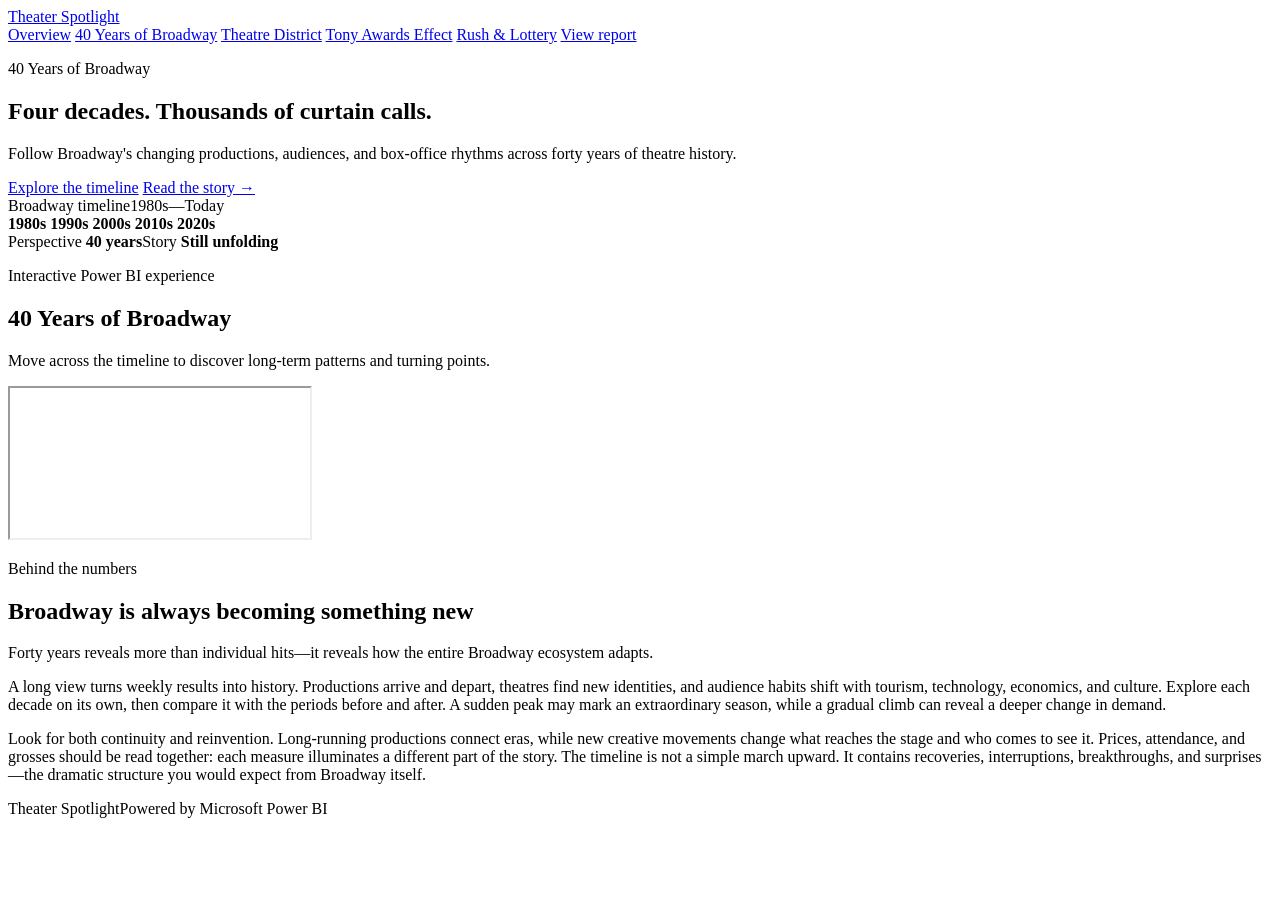
==== history.html @ 3c01bc82 "add pages" ====
<!doctype html>
<html lang="en">
<head>
  <meta charset="utf-8">
  <meta name="viewport" content="width=device-width, initial-scale=1">
  <meta name="description" content="Explore four decades of Broadway performance history.">
  <title>40 Years of Broadway | Theater Spotlight</title>
  <link rel="stylesheet" href="styles.css">
</head>
<body class="theme-history">
  <header class="site-header">
    <a class="brand" href="index.html" aria-label="Theater Spotlight home">
      <span class="brand-mark" aria-hidden="true"><i></i><i></i><i></i><i></i></span>
      <span>Theater Spotlight</span>
    </a>
    <nav class="navigation" aria-label="Main navigation">
      <a href="index.html">Overview</a>
      <a class="active" href="history.html" aria-current="page">40 Years of Broadway</a>
      <a href="theatres.html">Theatre District</a>
      <a href="tony-awards.html">Tony Awards Effect</a>
      <a href="rush.html">Rush & Lottery</a>
      <a class="nav-cta" href="#dashboard">View report</a>
    </nav>
  </header>

  <main>
    <section class="hero">
      <div class="hero-copy">
        <p class="eyebrow">40 Years of Broadway</p>
        <h1>Four decades. Thousands of curtain calls.</h1>
        <p class="intro">
          Follow Broadway's changing productions, audiences, and box-office rhythms
          across forty years of theatre history.
        </p>
        <div class="hero-actions">
          <a class="primary-button" href="#dashboard">Explore the timeline</a>
          <a class="text-link" href="#insights">Read the story <span aria-hidden="true">→</span></a>
        </div>
      </div>

      <div class="data-art history-art" aria-hidden="true">
        <div class="art-topline"><span>Broadway timeline</span><span>1980s—Today</span></div>
        <div class="decade-list">
          <span><b>1980s</b><i style="--width: 44%"></i></span>
          <span><b>1990s</b><i style="--width: 61%"></i></span>
          <span><b>2000s</b><i style="--width: 78%"></i></span>
          <span><b>2010s</b><i style="--width: 92%"></i></span>
          <span><b>2020s</b><i style="--width: 70%"></i></span>
        </div>
        <div class="art-stats"><span>Perspective <b>40 years</b></span><span>Story <b>Still unfolding</b></span></div>
      </div>
    </section>

    <section class="report-section" id="dashboard" aria-labelledby="report-title">
      <div class="section-heading">
        <div>
          <p class="section-label">Interactive Power BI experience</p>
          <h2 id="report-title">40 Years of Broadway</h2>
        </div>
        <p>Move across the timeline to discover long-term patterns and turning points.</p>
      </div>
      <div class="report-frame">
        <iframe
          title="Theater Spotlight 40 Years of Broadway"
          src="https://msit.powerbi.com/reportEmbed?reportId=dc4cd647-b8d5-4627-984f-ca8e05684e54&amp;autoAuth=true&amp;ctid=72f988bf-86f1-41af-91ab-2d7cd011db47&amp;pageName=overview&amp;navContentPaneEnabled=false&amp;filterPaneEnabled=false"
          allowfullscreen
        ></iframe>
      </div>
    </section>

    <article class="story" id="insights" aria-labelledby="history-story-title">
      <div class="story-heading">
        <p class="section-label">Behind the numbers</p>
        <h2 id="history-story-title">Broadway is always becoming something new</h2>
        <p class="story-lead">
          Forty years reveals more than individual hits—it reveals how the entire
          Broadway ecosystem adapts.
        </p>
      </div>
      <div class="story-copy">
        <p>
          A long view turns weekly results into history. Productions arrive and depart,
          theatres find new identities, and audience habits shift with tourism, technology,
          economics, and culture. Explore each decade on its own, then compare it with the
          periods before and after. A sudden peak may mark an extraordinary season, while a
          gradual climb can reveal a deeper change in demand.
        </p>
        <p>
          Look for both continuity and reinvention. Long-running productions connect eras,
          while new creative movements change what reaches the stage and who comes to see it.
          Prices, attendance, and grosses should be read together: each measure illuminates a
          different part of the story. The timeline is not a simple march upward. It contains
          recoveries, interruptions, breakthroughs, and surprises—the dramatic structure you
          would expect from Broadway itself.
        </p>
      </div>
    </article>
  </main>

  <footer><span>Theater Spotlight</span><span>Powered by Microsoft Power BI</span></footer>
</body>
</html>
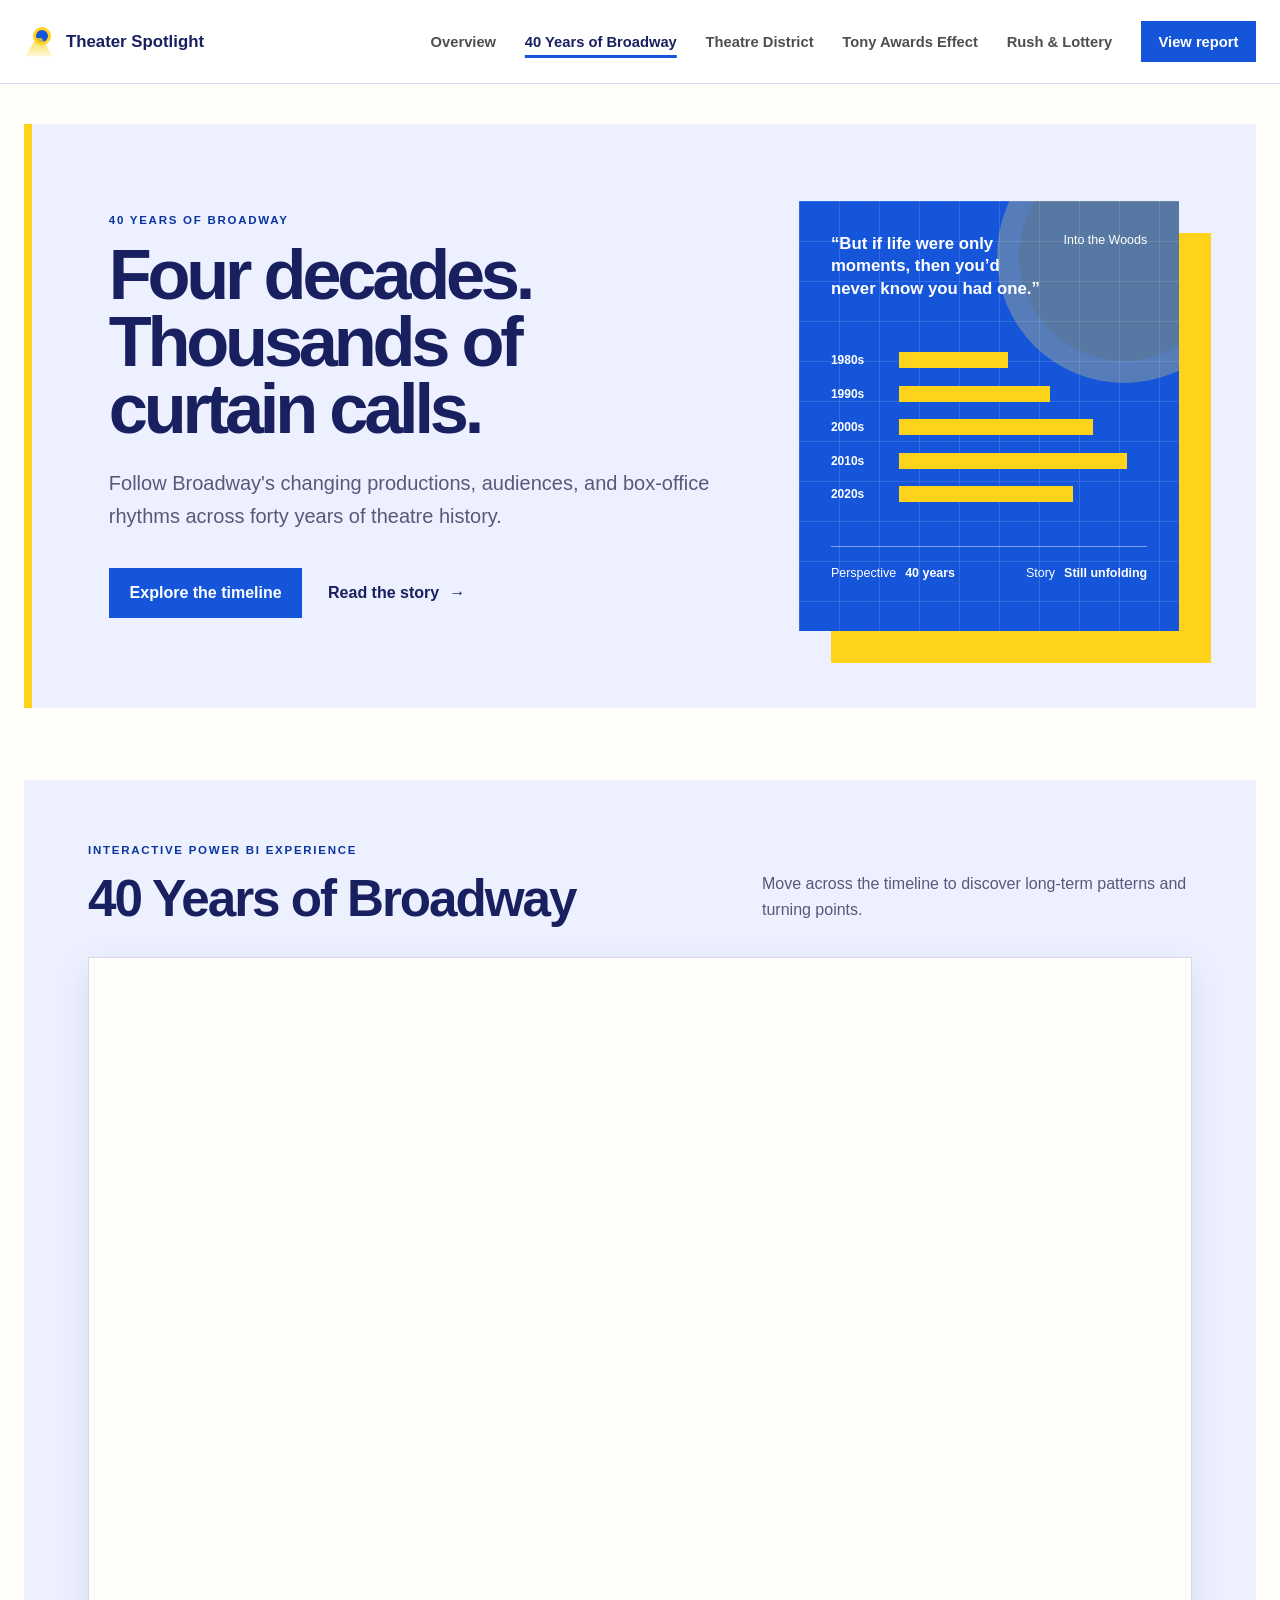
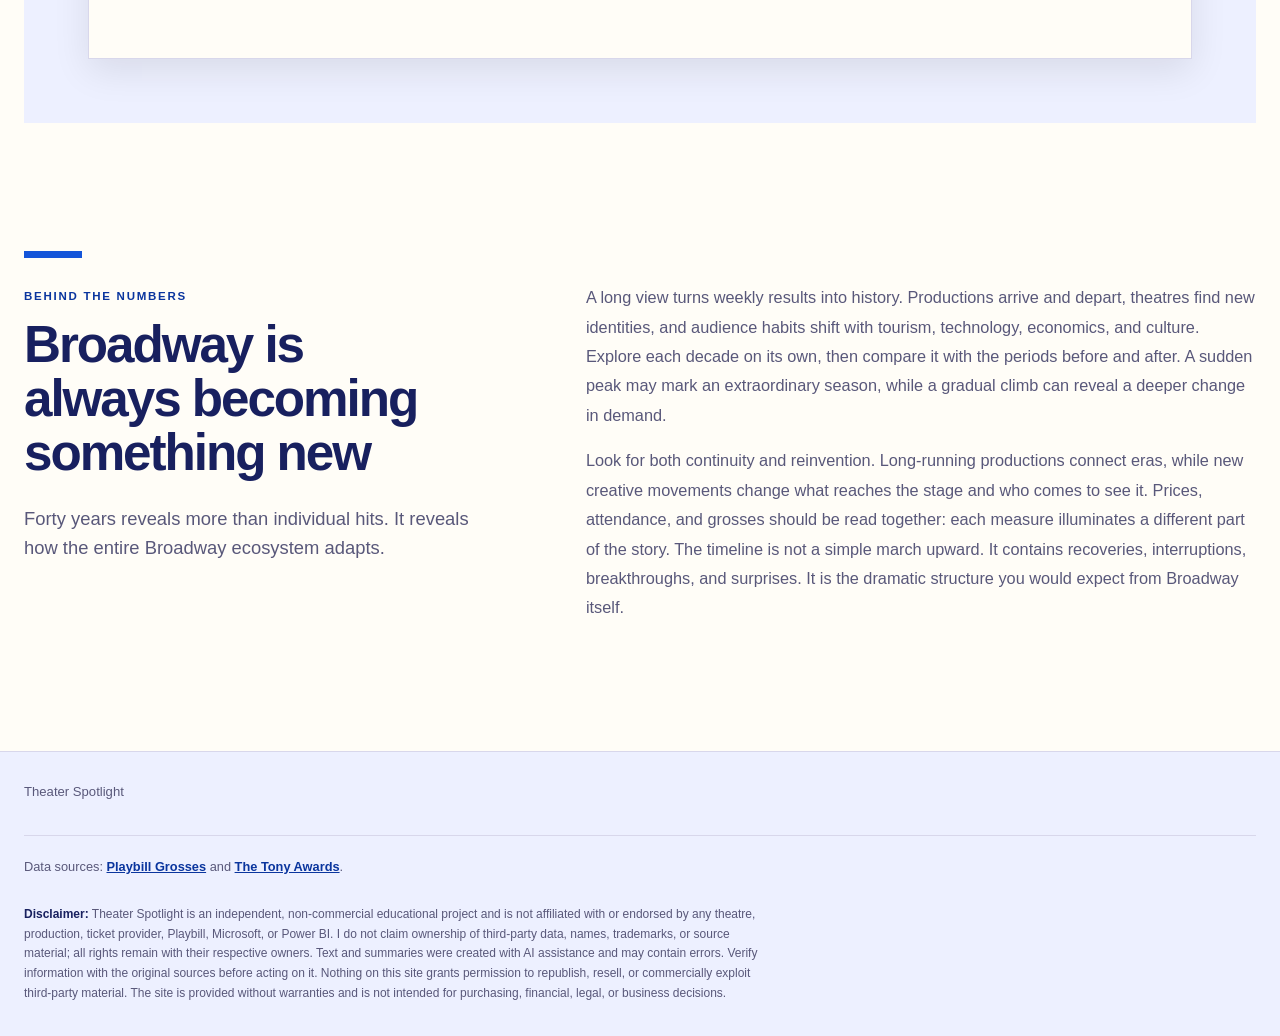
==== commit 10d050c1: "update dashboard" ====
--- a/history.html
+++ b/history.html
@@ -38,9 +38,9 @@
         </div>
       </div>
 
-      <div class="data-art history-art" aria-hidden="true">
-        <div class="art-topline"><span>Broadway timeline</span><span>1980s—Today</span></div>
-        <div class="decade-list">
+      <div class="data-art history-art" aria-label="Four decades of Broadway timeline graphic inspired by Into the Woods">
+        <div class="art-topline"><span>“But if life were only moments, then you’d never know you had one.”</span><span>Into the Woods</span></div>
+        <div class="decade-list" aria-hidden="true">
           <span><b>1980s</b><i style="--width: 44%"></i></span>
           <span><b>1990s</b><i style="--width: 61%"></i></span>
           <span><b>2000s</b><i style="--width: 78%"></i></span>
@@ -73,7 +73,7 @@
         <p class="section-label">Behind the numbers</p>
         <h2 id="history-story-title">Broadway is always becoming something new</h2>
         <p class="story-lead">
-          Forty years reveals more than individual hits—it reveals how the entire
+          Forty years reveals more than individual hits. It reveals how the entire
           Broadway ecosystem adapts.
         </p>
       </div>
@@ -90,13 +90,32 @@
           while new creative movements change what reaches the stage and who comes to see it.
           Prices, attendance, and grosses should be read together: each measure illuminates a
           different part of the story. The timeline is not a simple march upward. It contains
-          recoveries, interruptions, breakthroughs, and surprises—the dramatic structure you
+          recoveries, interruptions, breakthroughs, and surprises. It is the dramatic structure you
           would expect from Broadway itself.
         </p>
       </div>
     </article>
   </main>
 
-  <footer><span>Theater Spotlight</span><span>Powered by Microsoft Power BI</span></footer>
+  <footer>
+    <span>Theater Spotlight</span>
+    <p class="source-credit">
+      Data sources:
+      <a href="https://playbill.com/grosses" target="_blank" rel="noopener">Playbill Grosses</a>
+      and
+      <a href="https://www.tonyawards.com" target="_blank" rel="noopener">The Tony Awards</a>.
+    </p>
+    <p class="site-disclaimer">
+      <strong>Disclaimer:</strong> Theater Spotlight is an independent, non-commercial
+      educational project and is not affiliated with or endorsed by any theatre, production,
+      ticket provider, Playbill, Microsoft, or Power BI. I do not claim ownership of
+      third-party data, names, trademarks, or source material; all rights remain with their
+      respective owners. Text and summaries were created with AI assistance and may contain
+      errors. Verify information with the original sources before acting on it. Nothing on
+      this site grants permission to republish, resell, or commercially exploit third-party
+      material. The site is provided without warranties and is not intended for purchasing,
+      financial, legal, or business decisions.
+    </p>
+  </footer>
 </body>
 </html>
--- a/styles.css
+++ b/styles.css
@@ -0,0 +1,1208 @@
+:root {
+  color-scheme: light;
+  --accent: #1455d9;
+  --accent-dark: #0a359e;
+  --accent-ink: #fff;
+  --secondary: #ffd21c;
+  --secondary-ink: #18205f;
+  --ink: #18205f;
+  --muted: #59587a;
+  --soft: #edf0ff;
+  --line: #d8d7eb;
+  --white: #fffdf7;
+  --max: 1240px;
+}
+
+.theme-overview,
+.theme-theatres,
+.theme-history,
+.theme-tony,
+.theme-access {
+  --accent: #1455d9;
+  --accent-dark: #0a359e;
+  --accent-ink: #fff;
+  --secondary: #ffd21c;
+  --secondary-ink: #18205f;
+  --ink: #18205f;
+  --muted: #59587a;
+  --soft: #edf0ff;
+  --line: #d8d7eb;
+}
+
+* { box-sizing: border-box; }
+html { scroll-behavior: smooth; }
+body {
+  min-width: 320px;
+  margin: 0;
+  background: var(--white);
+  color: var(--ink);
+  font-family: "Segoe UI", Arial, sans-serif;
+}
+a { color: inherit; }
+a:focus-visible {
+  outline: 3px solid var(--secondary);
+  outline-offset: 4px;
+}
+
+.site-header {
+  position: sticky;
+  top: 0;
+  z-index: 20;
+  display: flex;
+  align-items: center;
+  justify-content: space-between;
+  gap: 2rem;
+  min-height: 84px;
+  padding: 0 max(24px, calc((100vw - var(--max)) / 2));
+  background: rgba(255, 255, 255, 0.96);
+  border-bottom: 1px solid var(--line);
+  backdrop-filter: blur(16px);
+}
+
+.brand {
+  display: inline-flex;
+  align-items: center;
+  gap: 0.75rem;
+  font-size: 1.05rem;
+  font-weight: 700;
+  text-decoration: none;
+  white-space: nowrap;
+}
+.brand-mark {
+  position: relative;
+  display: block;
+  flex: 0 0 30px;
+  width: 30px;
+  height: 30px;
+}
+.brand-mark i { display: none; }
+.brand-mark::before {
+  position: absolute;
+  top: 0;
+  left: 9px;
+  width: 12px;
+  height: 12px;
+  background: var(--accent);
+  border: 3px solid var(--secondary);
+  border-radius: 50%;
+  content: "";
+}
+.brand-mark::after {
+  position: absolute;
+  top: 11px;
+  left: 1px;
+  width: 28px;
+  height: 19px;
+  background: linear-gradient(to bottom, rgba(255, 210, 28, .85), rgba(255, 210, 28, .12));
+  clip-path: polygon(42% 0, 58% 0, 100% 100%, 0 100%);
+  content: "";
+}
+
+.navigation { display: flex; align-items: center; gap: 1.8rem; }
+.navigation a {
+  color: #4e4e4e;
+  font-size: 0.92rem;
+  font-weight: 600;
+  text-decoration: none;
+}
+.navigation a:hover, .navigation a:focus-visible, .navigation a.active { color: var(--ink); }
+.navigation a.active { text-decoration: underline; text-decoration-color: var(--accent); text-decoration-thickness: 3px; text-underline-offset: 8px; }
+.navigation .nav-cta {
+  padding: 0.8rem 1.1rem;
+  background: var(--accent);
+  color: var(--accent-ink);
+  text-decoration: none;
+}
+.navigation .nav-cta:hover { background: var(--accent-dark); color: var(--accent-ink); }
+
+main {
+  overflow: hidden;
+  background: var(--white);
+}
+.hero, .feature-strip, .report-section, .story, .contact {
+  width: min(calc(100% - 48px), var(--max));
+  margin-inline: auto;
+}
+
+.hero {
+  display: grid;
+  grid-template-columns: minmax(0, 1fr) minmax(320px, .62fr);
+  align-items: center;
+  gap: clamp(2.5rem, 6vw, 5rem);
+  min-height: 0;
+  margin-block: 2.5rem 4.5rem;
+  padding: clamp(3rem, 6vw, 5rem);
+  background: var(--soft);
+  border-left: 8px solid var(--secondary);
+}
+.hero-copy { max-width: 720px; }
+.eyebrow, .section-label {
+  margin: 0 0 1rem;
+  color: var(--accent-dark);
+  font-size: 0.72rem;
+  font-weight: 800;
+  letter-spacing: 0.15em;
+  text-transform: uppercase;
+}
+h1, h2, p { margin-top: 0; }
+h1 {
+  margin-bottom: 1.5rem;
+  font-size: clamp(3rem, 5.5vw, 5.2rem);
+  font-weight: 700;
+  letter-spacing: -0.06em;
+  line-height: 0.95;
+}
+h2 {
+  margin-bottom: 0.7rem;
+  font-size: clamp(2rem, 4vw, 3.5rem);
+  letter-spacing: -0.04em;
+  line-height: 1.05;
+}
+.intro {
+  max-width: 620px;
+  margin-bottom: 0;
+  color: var(--muted);
+  font-size: clamp(1.05rem, 2vw, 1.25rem);
+  line-height: 1.65;
+}
+.hero-actions { display: flex; align-items: center; gap: 1.6rem; margin-top: 2.2rem; }
+.primary-button, .email-button {
+  display: inline-block;
+  padding: 1rem 1.3rem;
+  background: var(--accent);
+  color: var(--accent-ink);
+  font-weight: 750;
+  text-decoration: none;
+}
+.primary-button:hover, .email-button:hover { background: var(--accent-dark); }
+.text-link { font-weight: 700; text-decoration: none; }
+.text-link span { display: inline-block; margin-left: 0.35rem; transition: transform 160ms ease; }
+.text-link:hover span { transform: translateX(5px); }
+
+.data-art {
+  position: relative;
+  min-height: 430px;
+  padding: 2rem;
+  overflow: hidden;
+  background: var(--accent);
+  color: var(--accent-ink);
+  box-shadow: 32px 32px 0 var(--secondary);
+}
+.data-art::before {
+  position: absolute;
+  inset: 0;
+  background-image: linear-gradient(rgba(255,255,255,.12) 1px, transparent 1px), linear-gradient(90deg, rgba(255,255,255,.12) 1px, transparent 1px);
+  background-size: 40px 40px;
+  content: "";
+}
+.data-art > * {
+  position: relative;
+  z-index: 2;
+  min-width: 0;
+}
+.data-art::after {
+  position: absolute;
+  top: -72px;
+  right: -72px;
+  width: 210px;
+  height: 210px;
+  background: var(--secondary);
+  border: 22px solid rgba(255,255,255,.35);
+  border-radius: 50%;
+  content: "";
+  z-index: 0;
+  opacity: .28;
+  pointer-events: none;
+}
+.art-topline,
+.art-stats {
+  display: flex;
+  align-items: flex-start;
+  justify-content: space-between;
+  gap: 1rem;
+  font-size: 0.78rem;
+  color: currentColor;
+}
+.art-topline span:first-child {
+  max-width: 76%;
+  font-size: clamp(.82rem, 1.4vw, 1.05rem);
+  font-weight: 750;
+  line-height: 1.35;
+  font-weight: 750;
+  line-height: 1.35;
+}
+.art-topline span:last-child {
+  flex: 0 0 auto;
+  max-width: 30%;
+  text-align: right;
+}
+.art-number { margin-top: 3rem; font-size: clamp(3rem, 7vw, 5.3rem); font-weight: 750; letter-spacing: -0.06em; }
+.art-caption { color: currentColor; font-size: 0.85rem; opacity: .78; }
+.art-quip {
+  max-width: 290px;
+  margin-top: 1rem;
+  font-size: .82rem;
+  font-style: italic;
+  line-height: 1.45;
+  opacity: .8;
+  overflow-wrap: anywhere;
+}
+.art-chart { display: flex; align-items: end; gap: 10px; height: 160px; margin: 1.7rem 0; }
+.art-chart i { flex: 1; height: var(--height); background: var(--secondary); }
+.art-stats { padding-top: 1.2rem; border-top: 1px solid rgba(255,255,255,.45); }
+.art-stats b { margin-left: 0.35rem; color: currentColor; }
+.rank-list { display: grid; gap: 1.5rem; margin: 4rem 0 3.6rem; }
+.rank-list span { display: grid; grid-template-columns: 28px 1fr; align-items: center; gap: 1rem; font-size: .75rem; }
+.rank-list i { display: block; width: var(--width); height: 18px; background: var(--secondary); }
+.decade-list {
+  display: grid;
+  gap: 1.1rem;
+  margin: 3.2rem 0 2.7rem;
+}
+.decade-list span {
+  display: grid;
+  grid-template-columns: 52px 1fr;
+  align-items: center;
+  gap: 1rem;
+  font-size: .75rem;
+}
+.decade-list i {
+  display: block;
+  width: var(--width);
+  height: 16px;
+  background: var(--secondary);
+}
+.nomination-art {
+  position: relative;
+  display: grid;
+  align-content: center;
+  min-height: 310px;
+}
+.nomination-art span {
+  font-size: .72rem;
+  font-weight: 800;
+  letter-spacing: .16em;
+  text-transform: uppercase;
+}
+.nomination-art strong {
+  margin-top: .8rem;
+  font-size: clamp(3.5rem, 7vw, 5.5rem);
+  letter-spacing: -.07em;
+  line-height: .8;
+}
+.nomination-art i {
+  position: absolute;
+  right: 0;
+  bottom: 1rem;
+  color: var(--secondary);
+  font-size: 5rem;
+  font-style: normal;
+}
+.capacity-list {
+  display: grid;
+  gap: 1.4rem;
+  margin: 4.5rem 0 4.2rem;
+}
+.capacity-list > div {
+  display: grid;
+  grid-template-columns: 84px 1fr 42px;
+  align-items: center;
+  gap: 1rem;
+  font-size: .8rem;
+}
+.capacity-list i {
+  display: block;
+  height: 16px;
+  overflow: hidden;
+  background: rgba(255, 255, 255, .24);
+}
+.capacity-list b {
+  display: block;
+  width: var(--width);
+  height: 100%;
+  background: var(--secondary);
+}
+.capacity-list strong {
+  text-align: right;
+}
+.price-tag { margin-top: 2.6rem; }
+.price-tag small { display: block; color: currentColor; opacity: .78; }
+.price-tag strong { display: inline-block; margin-top: .35rem; font-size: 5rem; letter-spacing: -.06em; }
+.price-tag span { margin-left: 1rem; color: currentColor; font-weight: 700; }
+.sparkline { position: relative; height: 90px; margin: 1rem 0 2.4rem; border-bottom: 1px solid #555; }
+.sparkline i { position: absolute; inset: 25px 0 15px; border-top: 5px solid var(--secondary); transform: skewY(-8deg); }
+
+.feature-strip {
+  display: grid;
+  grid-template-columns: repeat(3, 1fr);
+  margin-bottom: 7rem;
+  border-block: 1px solid var(--line);
+}
+.feature-strip a { display: grid; gap: .55rem; padding: 2rem; text-decoration: none; border-right: 1px solid var(--line); }
+.feature-strip a:last-child { border-right: 0; }
+.feature-strip a:hover { background: var(--soft); }
+.feature-strip span { color: var(--accent-dark); font-size: .72rem; font-weight: 800; }
+.feature-strip strong { font-size: 1.1rem; }
+.feature-strip small { color: var(--muted); font-size: .9rem; }
+
+.report-section {
+  padding: clamp(2rem, 5vw, 4rem);
+  background: var(--soft);
+}
+.section-heading {
+  display: flex;
+  align-items: end;
+  justify-content: space-between;
+  gap: 3rem;
+  margin-bottom: 2rem;
+}
+.section-heading h2 { margin: 0; }
+.section-heading > p { max-width: 430px; margin-bottom: .2rem; color: var(--muted); line-height: 1.6; }
+.report-frame {
+  height: min(78vh, 800px);
+  min-height: 560px;
+  overflow: hidden;
+  background: var(--white);
+  border: 1px solid var(--line);
+  box-shadow: 0 12px 35px rgba(0,0,0,.09);
+}
+iframe { display: block; width: 100%; height: 100%; border: 0; }
+
+.javascript-dashboard-frame {
+  height: auto;
+  min-height: 0;
+  overflow: visible;
+}
+
+.javascript-dashboard {
+  padding: 8px;
+  background: #f3f6fb;
+  color: #202737;
+  font-family: "Segoe UI", Arial, sans-serif;
+}
+
+.javascript-dashboard h3 {
+  margin: 0;
+  font-size: 1rem;
+  line-height: 1.2;
+}
+
+.javascript-dashboard h3 span {
+  font-weight: 600;
+}
+
+.impact-search,
+.impact-panel,
+.reading-card {
+  background: var(--white);
+  border: 1px solid #d7deea;
+  border-radius: 11px;
+}
+
+.impact-search {
+  margin-bottom: 18px;
+  padding: 10px;
+}
+
+.impact-search h3 {
+  margin-bottom: 10px;
+  font-size: 1.25rem;
+}
+
+.impact-search input {
+  width: 100%;
+  padding: .55rem;
+  background: var(--white);
+  border: 1px solid #dfe3ea;
+  color: #4f5969;
+  font: inherit;
+}
+
+.impact-search input:focus {
+  border-color: #356be8;
+  outline: 2px solid rgba(53, 107, 232, .2);
+}
+
+.impact-top-grid {
+  display: grid;
+  grid-template-columns: 2fr 1fr 1fr;
+  gap: 22px;
+  margin-bottom: 22px;
+}
+
+.impact-panel {
+  min-width: 0;
+  padding: 10px;
+  overflow: hidden;
+}
+
+.impact-panel > p {
+  margin: .35rem 0 .9rem;
+  overflow: hidden;
+  color: #586170;
+  font-size: .76rem;
+  line-height: 1.35;
+  text-overflow: ellipsis;
+  white-space: nowrap;
+}
+
+.venue-chart {
+  display: grid;
+  gap: .38rem;
+  padding: .5rem 0 .25rem;
+}
+
+.venue-chart button {
+  display: grid;
+  grid-template-columns: 190px 1fr;
+  align-items: center;
+  gap: .65rem;
+  padding: .1rem 0;
+  background: transparent;
+  border: 0;
+  color: #566071;
+  cursor: pointer;
+  font: inherit;
+  font-size: .75rem;
+  text-align: right;
+}
+
+.venue-chart button span {
+  overflow: hidden;
+  text-overflow: ellipsis;
+  white-space: nowrap;
+}
+
+.venue-chart button i {
+  display: block;
+  height: 18px;
+  background: #eef1f7;
+}
+
+.venue-chart button b {
+  display: block;
+  height: 100%;
+  background: #356be8;
+}
+
+.venue-chart button:hover b,
+.venue-chart button.selected b {
+  background: #1549c8;
+}
+
+.venue-chart button:focus-visible {
+  outline: 2px solid #356be8;
+  outline-offset: 2px;
+}
+
+.comparison-chart {
+  display: grid;
+  grid-template-columns: 40px 1fr;
+  height: 250px;
+  padding-top: .5rem;
+}
+
+.comparison-scale {
+  display: flex;
+  padding-bottom: 34px;
+  flex-direction: column;
+  justify-content: space-between;
+  color: #596272;
+  font-size: .72rem;
+}
+
+.comparison-bars {
+  display: flex;
+  align-items: end;
+  justify-content: center;
+  gap: 1rem;
+  background: repeating-linear-gradient(to bottom, transparent 0, transparent 32%, #e1e6ef 33%);
+}
+
+.comparison-column {
+  display: grid;
+  align-items: end;
+  width: min(38%, 68px);
+  height: 100%;
+  grid-template-rows: 18px 1fr 34px;
+  color: #596272;
+  font-size: .7rem;
+  text-align: center;
+}
+
+.comparison-column strong {
+  font-size: .7rem;
+  font-weight: 500;
+}
+
+.comparison-column i {
+  align-self: end;
+  display: block;
+  min-height: 2px;
+}
+
+.comparison-column span {
+  padding-top: .35rem;
+  line-height: 1.15;
+}
+
+.impact-highlights,
+.impact-kpis {
+  display: grid;
+  gap: 22px;
+  margin-bottom: 22px;
+}
+
+.impact-highlights {
+  grid-template-columns: repeat(4, minmax(0, 1fr));
+}
+
+.impact-kpis {
+  grid-template-columns: repeat(5, minmax(0, 1fr));
+}
+
+.impact-card,
+.impact-kpis article {
+  display: flex;
+  min-width: 0;
+  padding: .55rem;
+  flex-direction: column;
+  color: var(--white);
+}
+
+.impact-card {
+  min-height: 102px;
+}
+
+.impact-card h3,
+.impact-kpis h3 {
+  font-size: .82rem;
+}
+
+.impact-card strong {
+  margin: auto 0;
+  overflow: hidden;
+  font-size: 1rem;
+  line-height: 1.3;
+  text-align: center;
+  text-overflow: ellipsis;
+}
+
+.impact-kpis article {
+  min-height: 100px;
+}
+
+.impact-kpis strong {
+  margin: auto 0;
+  font-size: 1.75rem;
+  font-weight: 500;
+  text-align: center;
+}
+
+.blue { background: #456ce1; }
+.red { background: #cb586a; }
+.purple { background: #6756e6; }
+.teal { background: #407f78; }
+.orange { background: #c66d2b; }
+.magenta { background: #a44276; }
+.navy { background: #405675; }
+.green { background: #43805c; }
+.sky { background: #4282a7; }
+
+.impact-bottom-grid {
+  display: grid;
+  grid-template-columns: .8fr 1.2fr;
+  gap: 22px;
+}
+
+.analysis-column {
+  display: grid;
+  align-content: start;
+  gap: 22px;
+}
+
+.insight-card {
+  min-height: 180px;
+  padding: .6rem;
+  background: #947c2c;
+  border-radius: 11px;
+  color: var(--white);
+}
+
+.insight-card h3 {
+  font-size: 1.1rem;
+}
+
+.insight-card p {
+  margin: 1.2rem .4rem 0;
+  font-size: .92rem;
+  line-height: 1.45;
+  text-align: center;
+}
+
+.reading-card {
+  padding: .7rem;
+}
+
+.reading-card p {
+  margin: .25rem 0 0;
+  color: #586170;
+  font-size: .75rem;
+  line-height: 1.45;
+}
+
+.detail-panel h3 {
+  margin-bottom: .5rem;
+  font-size: 1.1rem;
+}
+
+.impact-table-wrap {
+  max-height: 285px;
+  overflow: auto;
+}
+
+.detail-panel table {
+  width: 100%;
+  border-collapse: collapse;
+  font-size: .7rem;
+}
+
+.detail-panel th,
+.detail-panel td {
+  padding: .38rem .42rem;
+  border: 1px solid #d8dee8;
+  text-align: right;
+  white-space: nowrap;
+}
+
+.detail-panel th:first-child,
+.detail-panel th:nth-child(2),
+.detail-panel td:first-child,
+.detail-panel td:nth-child(2) {
+  text-align: left;
+}
+
+.detail-panel thead {
+  position: sticky;
+  top: 0;
+  background: #356be8;
+  color: var(--white);
+}
+
+.detail-panel tbody tr:nth-child(even) {
+  background: #f0f2f6;
+}
+
+.detail-panel tfoot {
+  position: sticky;
+  bottom: 0;
+  background: var(--white);
+}
+
+.empty-table {
+  padding: 2rem !important;
+  text-align: center !important;
+}
+
+.dashboard-note {
+  margin: .75rem .25rem .1rem;
+  color: var(--muted);
+  font-size: .7rem;
+  line-height: 1.4;
+}
+
+.story {
+  display: grid;
+  grid-template-columns: .8fr 1.2fr;
+  gap: clamp(3rem, 9vw, 8rem);
+  padding: 8rem 0;
+}
+.story-heading { position: relative; }
+.story-heading::before { display: block; width: 58px; height: 7px; margin-bottom: 2rem; background: var(--accent); content: ""; }
+.story-lead { margin-top: 1.5rem; color: var(--muted); font-size: 1.15rem; line-height: 1.6; }
+.musical-aside {
+  margin-top: 1.5rem;
+  padding: 1rem 1.1rem;
+  background: var(--secondary);
+  color: var(--secondary-ink);
+  font-weight: 700;
+  line-height: 1.45;
+}
+.musical-aside span {
+  display: block;
+  margin-bottom: .25rem;
+  font-size: .66rem;
+  font-weight: 800;
+  letter-spacing: .12em;
+  text-transform: uppercase;
+  opacity: .72;
+}
+.musical-aside cite {
+  font-weight: 600;
+}
+.story-copy { padding-top: 2rem; columns: 1; }
+.story-copy p { color: var(--muted); font-size: 1.02rem; line-height: 1.8; }
+.story-copy p:last-child { margin-bottom: 0; }
+
+.contact {
+  display: flex;
+  align-items: center;
+  justify-content: space-between;
+  gap: 3rem;
+  margin-bottom: 6rem;
+  padding: clamp(2.5rem, 6vw, 5rem);
+  background: var(--secondary);
+  color: var(--secondary-ink);
+}
+.contact .section-label { color: currentColor; opacity: .75; }
+.contact h2 { max-width: 680px; }
+.contact p:last-child { margin-bottom: 0; color: currentColor; opacity: .78; }
+.email-button { flex: 0 0 auto; }
+
+footer {
+  display: flex;
+  flex-wrap: wrap;
+  justify-content: space-between;
+  gap: 1rem;
+  padding: 2rem max(24px, calc((100vw - var(--max)) / 2));
+  background: var(--soft);
+  border-top: 1px solid var(--line);
+  color: var(--muted);
+  font-size: .82rem;
+}
+
+.source-credit,
+.site-disclaimer {
+  flex: 1 0 100%;
+  max-width: var(--max);
+  margin: 1.25rem 0 0;
+  padding-top: 1.25rem;
+  border-top: 1px solid var(--line);
+  color: var(--muted);
+  font-size: .75rem;
+  line-height: 1.65;
+}
+
+.source-credit {
+  font-size: .8rem;
+}
+
+.source-credit a {
+  color: var(--accent-dark);
+  font-weight: 700;
+}
+
+.site-disclaimer {
+  max-width: 110ch;
+  margin-top: .75rem;
+  padding-top: 0;
+  border-top: 0;
+}
+
+.site-disclaimer strong {
+  color: var(--ink);
+}
+
+.access-hero {
+  grid-template-columns: minmax(0, 1fr) minmax(320px, .62fr);
+}
+
+.ticket-stub {
+  display: grid;
+  grid-template-columns: 1fr 135px;
+  min-height: 330px;
+  color: var(--accent-ink);
+  filter: drop-shadow(28px 28px 0 var(--secondary));
+  transform: rotate(2deg);
+}
+
+.stub-main,
+.stub-side {
+  display: flex;
+  flex-direction: column;
+  justify-content: space-between;
+  padding: 2rem;
+  background: var(--accent);
+}
+
+.stub-main {
+  border-right: 2px dashed rgba(255, 255, 255, .65);
+}
+
+.stub-main > span,
+.stub-side > span {
+  font-size: .7rem;
+  font-weight: 800;
+  letter-spacing: .14em;
+}
+
+.stub-main strong {
+  font-size: clamp(3.5rem, 7vw, 6rem);
+  letter-spacing: -.07em;
+  line-height: .78;
+}
+
+.stub-main small,
+.stub-side small {
+  line-height: 1.4;
+  opacity: .8;
+}
+
+.stub-side {
+  align-items: center;
+  background: var(--accent-dark);
+  text-align: center;
+}
+
+.stub-side b {
+  font-size: 2rem;
+  writing-mode: vertical-rl;
+  transform: rotate(180deg);
+}
+
+.directory {
+  width: min(calc(100% - 48px), var(--max));
+  margin: 0 auto 7rem;
+  padding-top: 2rem;
+}
+
+.directory-heading {
+  display: flex;
+  align-items: end;
+  justify-content: space-between;
+  gap: 3rem;
+  padding-bottom: 2rem;
+  border-bottom: 1px solid var(--line);
+}
+
+.directory-heading h2 {
+  margin-bottom: 0;
+}
+
+.directory-heading > p {
+  max-width: 420px;
+  margin-bottom: .3rem;
+  color: var(--muted);
+  line-height: 1.6;
+}
+
+.policy-notice {
+  margin: 2rem 0;
+  padding: 1.25rem 1.5rem;
+  background: var(--secondary);
+  color: var(--secondary-ink);
+  line-height: 1.55;
+}
+
+.policy-notice strong {
+  margin-right: .35rem;
+}
+
+.directory-controls {
+  display: grid;
+  grid-template-columns: 1fr minmax(220px, .3fr);
+  gap: 1rem;
+  padding: 1.5rem;
+  background: var(--soft);
+}
+
+.directory-controls > label,
+.ticket-type-filter legend {
+  display: grid;
+  gap: .5rem;
+  color: var(--muted);
+  font-size: .78rem;
+  font-weight: 700;
+}
+
+.directory-controls > label input {
+  width: 100%;
+  min-height: 48px;
+  padding: .75rem .9rem;
+  background: var(--white);
+  border: 1px solid var(--line);
+  border-radius: 0;
+  color: var(--ink);
+  font: inherit;
+  font-size: 1rem;
+}
+
+.directory-controls > label input:focus {
+  border-color: var(--accent);
+  outline: 3px solid rgba(20, 85, 217, .18);
+}
+
+.ticket-type-filter {
+  min-width: 0;
+  margin: 0;
+  padding: 0;
+  border: 0;
+}
+
+.ticket-type-filter legend {
+  margin-bottom: .5rem;
+}
+
+.filter-tags {
+  display: flex;
+  flex-wrap: wrap;
+  gap: .5rem;
+}
+
+.filter-tags label {
+  position: relative;
+  cursor: pointer;
+}
+
+.filter-tags input {
+  position: absolute;
+  width: 1px;
+  height: 1px;
+  opacity: 0;
+}
+
+.filter-tags span {
+  display: block;
+  padding: .65rem .85rem;
+  background: var(--white);
+  border: 1px solid var(--line);
+  color: var(--ink);
+  font-size: .85rem;
+  font-weight: 750;
+  line-height: 1;
+  transition: background-color .15s ease, border-color .15s ease, color .15s ease;
+}
+
+.filter-tags label:hover span {
+  border-color: var(--accent);
+}
+
+.filter-tags input:checked + span {
+  background: var(--accent);
+  border-color: var(--accent);
+  color: var(--white);
+}
+
+.filter-tags input:focus-visible + span {
+  outline: 3px solid rgba(20, 85, 217, .25);
+  outline-offset: 2px;
+}
+
+.directory-status {
+  display: flex;
+  justify-content: space-between;
+  gap: 1rem;
+  margin: 1.5rem 0;
+  color: var(--muted);
+  font-size: .85rem;
+}
+
+.ticket-grid {
+  display: grid;
+  grid-template-columns: repeat(3, minmax(0, 1fr));
+  gap: 1.25rem;
+}
+
+.ticket-card {
+  display: flex;
+  flex-direction: column;
+  min-width: 0;
+  padding: 1.5rem;
+  background: var(--white);
+  border: 1px solid var(--line);
+  box-shadow: 0 8px 25px rgba(24, 32, 95, .08);
+}
+
+.ticket-card-top {
+  display: flex;
+  align-items: center;
+  justify-content: space-between;
+  gap: 1rem;
+}
+
+.ticket-badge {
+  padding: .35rem .55rem;
+  background: var(--soft);
+  color: var(--ink);
+  font-size: .68rem;
+  font-weight: 800;
+  letter-spacing: .08em;
+  text-transform: uppercase;
+}
+
+.badge-lottery {
+  background: var(--secondary);
+}
+
+.badge-sro {
+  background: var(--ink);
+  color: var(--white);
+}
+
+.ticket-price {
+  color: var(--accent);
+  font-size: 1.2rem;
+}
+
+.ticket-card h3 {
+  margin: 1.4rem 0 .35rem;
+  font-size: 1.45rem;
+  line-height: 1.1;
+}
+
+.ticket-theatre,
+.ticket-method {
+  margin-bottom: .45rem;
+  color: var(--muted);
+  line-height: 1.4;
+}
+
+.ticket-method {
+  color: var(--accent-dark);
+  font-size: .82rem;
+  font-weight: 750;
+}
+
+.ticket-details {
+  margin-top: auto;
+  padding-top: 1rem;
+  border-top: 1px solid var(--line);
+}
+
+.ticket-details summary {
+  color: var(--accent-dark);
+  cursor: pointer;
+  font-size: .85rem;
+  font-weight: 750;
+  list-style-position: outside;
+}
+
+.ticket-details summary:hover {
+  text-decoration: underline;
+}
+
+.ticket-card dl {
+  display: grid;
+  gap: .8rem;
+  margin: 1rem 0 1.25rem;
+}
+
+.ticket-card dl > div {
+  display: grid;
+  grid-template-columns: 50px 1fr;
+  gap: .7rem;
+}
+
+.ticket-card dt {
+  color: var(--muted);
+  font-size: .72rem;
+  font-weight: 800;
+  text-transform: uppercase;
+}
+
+.ticket-card dd {
+  min-width: 0;
+  margin: 0;
+  overflow-wrap: anywhere;
+  font-size: .85rem;
+  line-height: 1.45;
+}
+
+.ticket-link {
+  display: inline-block;
+  margin-bottom: .25rem;
+  color: var(--accent-dark);
+  font-weight: 750;
+  text-decoration: none;
+}
+
+.ticket-link:hover {
+  text-decoration: underline;
+}
+
+.empty-state {
+  grid-column: 1 / -1;
+  padding: 3rem;
+  background: var(--soft);
+  color: var(--muted);
+  text-align: center;
+}
+
+@media (max-width: 900px) {
+  .site-header { position: static; align-items: flex-start; flex-direction: column; gap: 1rem; padding-block: 1.2rem; }
+  .navigation {
+    flex-wrap: wrap;
+    width: 100%;
+    gap: .5rem;
+    overflow: visible;
+    padding-bottom: .3rem;
+  }
+  .navigation a {
+    padding: .55rem .7rem;
+    background: var(--soft);
+    white-space: normal;
+  }
+  .navigation a.active {
+    background: var(--secondary);
+    text-decoration: none;
+  }
+  .navigation .nav-cta { display: none; }
+  .hero { grid-template-columns: 1fr; min-height: auto; }
+  .data-art { width: min(100% - 28px, 620px); }
+  .feature-strip { grid-template-columns: 1fr; }
+  .feature-strip a { border-right: 0; border-bottom: 1px solid var(--line); }
+  .feature-strip a:last-child { border-bottom: 0; }
+  .story { grid-template-columns: 1fr; gap: 1.5rem; padding-block: 5rem; }
+  .story-copy { padding-top: 0; }
+  .access-hero { grid-template-columns: 1fr; }
+  .ticket-stub { width: min(100% - 28px, 620px); }
+  .ticket-grid { grid-template-columns: repeat(2, minmax(0, 1fr)); }
+  .impact-top-grid { grid-template-columns: repeat(2, minmax(0, 1fr)); }
+  .footprint-panel { grid-column: 1 / -1; }
+  .impact-highlights { grid-template-columns: repeat(2, minmax(0, 1fr)); }
+  .impact-kpis { grid-template-columns: repeat(3, minmax(0, 1fr)); }
+  .impact-bottom-grid { grid-template-columns: 1fr; }
+}
+
+@media (max-width: 640px) {
+  .hero, .feature-strip, .report-section, .story, .contact { width: min(calc(100% - 32px), var(--max)); }
+  .hero {
+    margin-block: 1.5rem 3rem;
+    padding: 2.5rem 1.25rem;
+    border-left-width: 5px;
+  }
+  h1 { font-size: clamp(2.7rem, 13vw, 4rem); }
+  .hero-actions, .section-heading, .contact { align-items: flex-start; flex-direction: column; }
+  .data-art { min-height: 390px; padding: 1.4rem; box-shadow: 18px 18px 0 var(--secondary); }
+  .data-art::after { top: -54px; right: -54px; width: 160px; height: 160px; }
+  .report-section { padding-inline: 1rem; }
+  .report-frame { min-height: 480px; }
+  .javascript-dashboard-frame { min-height: 0; }
+  .impact-top-grid,
+  .impact-highlights,
+  .impact-kpis { grid-template-columns: 1fr; }
+  .footprint-panel { grid-column: auto; }
+  .venue-chart button { grid-template-columns: 120px 1fr; }
+  .impact-search h3 { font-size: 1rem; }
+  .directory { width: min(calc(100% - 32px), var(--max)); }
+  .directory-heading,
+  .directory-controls,
+  .directory-status {
+    align-items: flex-start;
+    grid-template-columns: 1fr;
+    flex-direction: column;
+  }
+  .ticket-stub {
+    grid-template-columns: 1fr 95px;
+    min-height: 270px;
+    filter: drop-shadow(16px 16px 0 var(--secondary));
+  }
+  .stub-main,
+  .stub-side { padding: 1.2rem; }
+  .ticket-grid { grid-template-columns: 1fr; }
+  footer { flex-direction: column; }
+  .source-credit,
+  .site-disclaimer {
+    max-width: 70ch;
+  }
+}
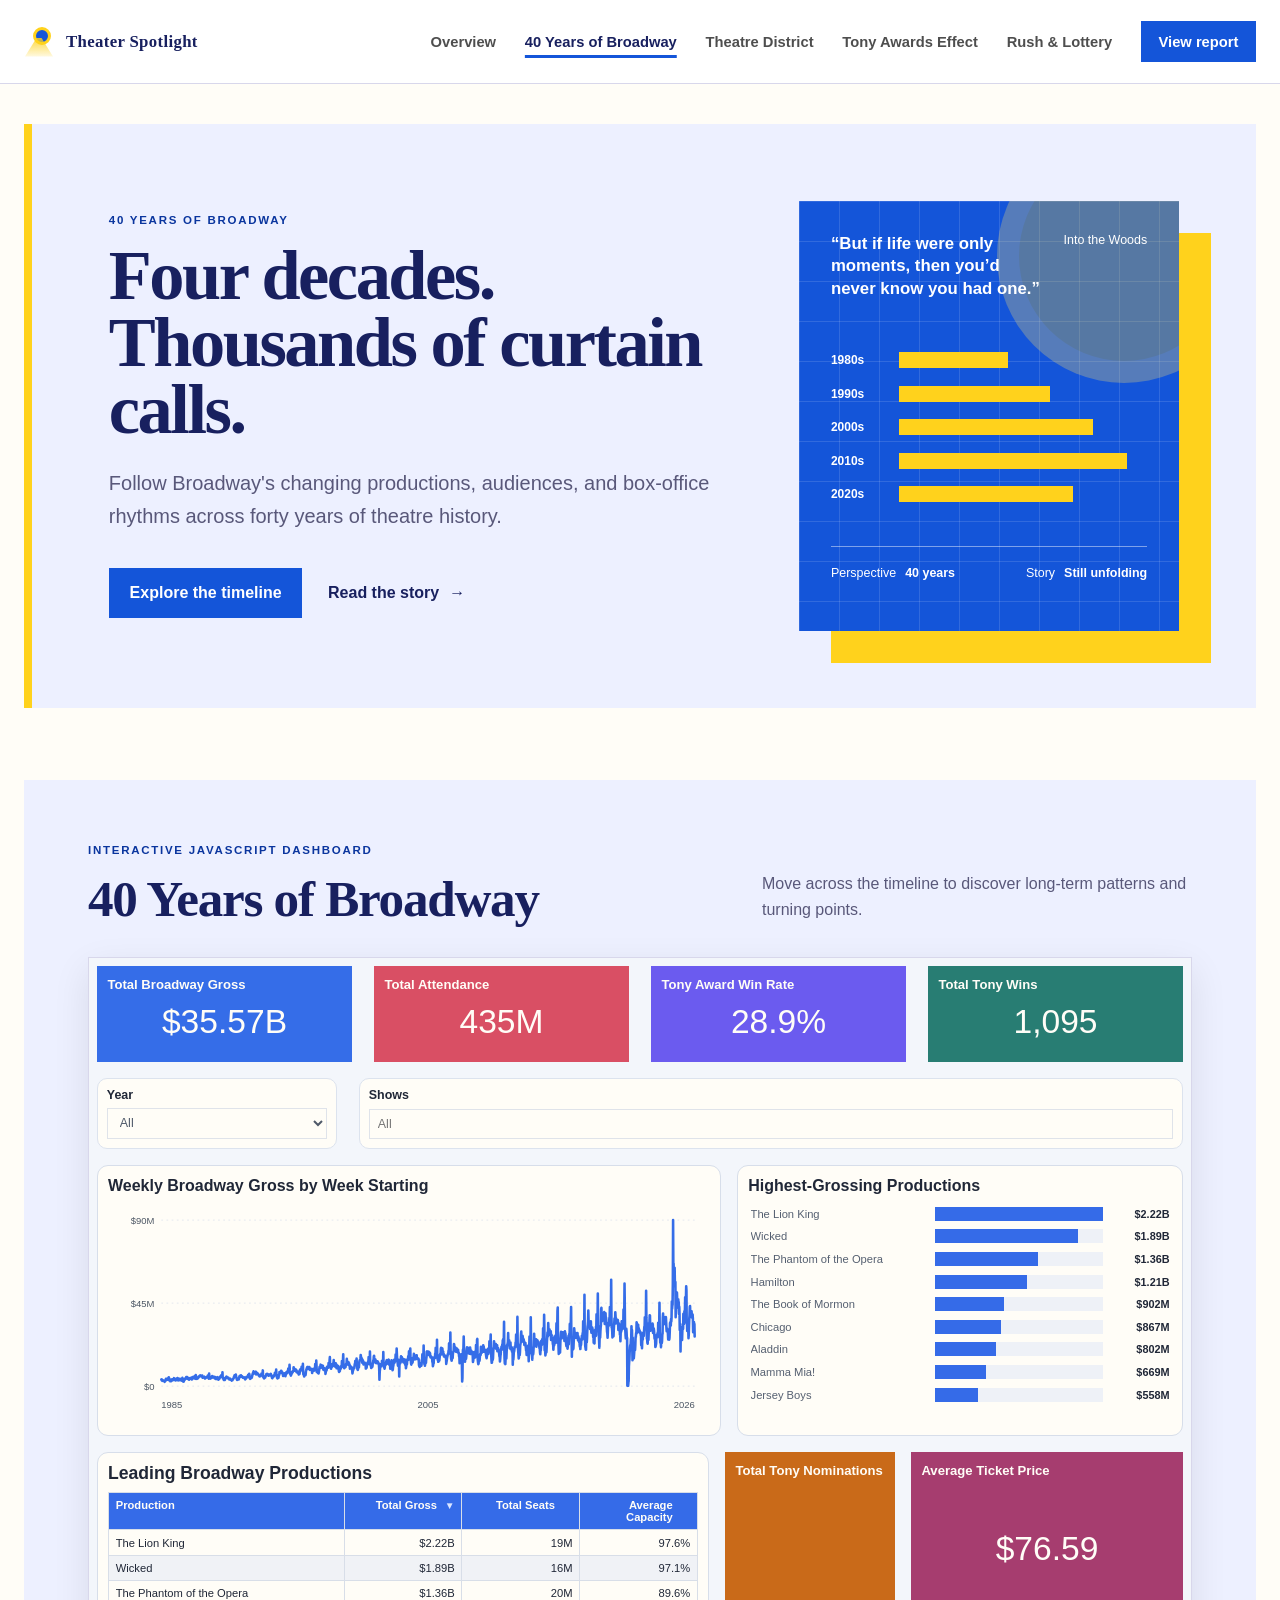
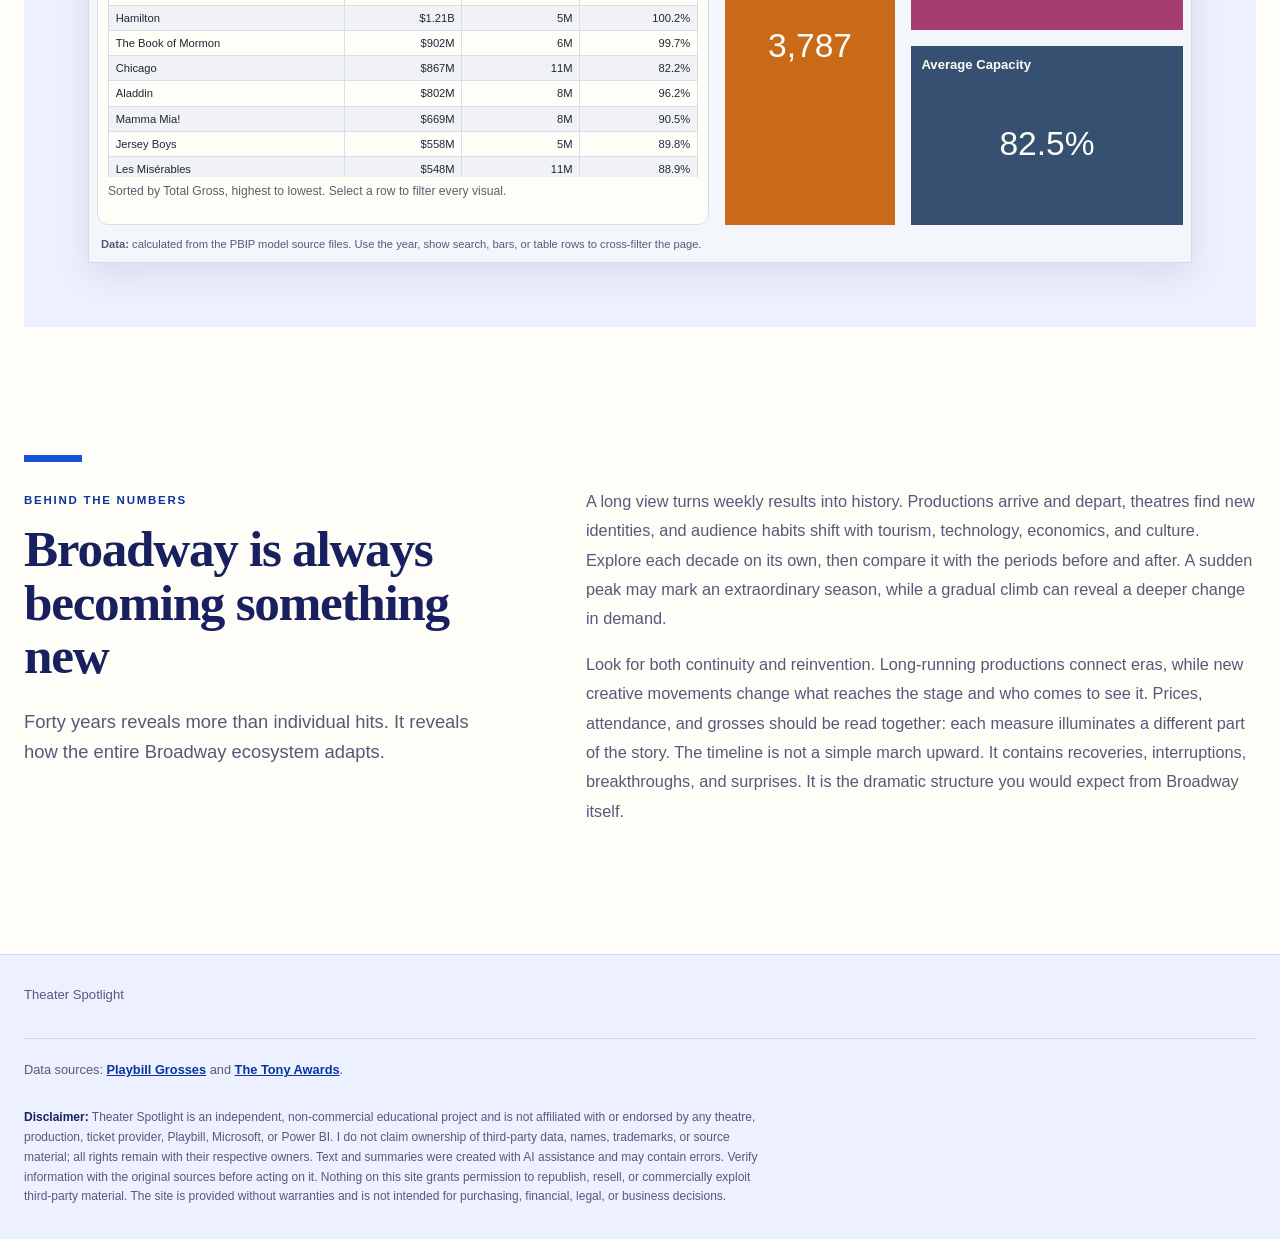
==== commit 7a32615b: "replace all dashboards with javascript" ====
--- a/history.html
+++ b/history.html
@@ -54,17 +54,62 @@
     <section class="report-section" id="dashboard" aria-labelledby="report-title">
       <div class="section-heading">
         <div>
-          <p class="section-label">Interactive Power BI experience</p>
+          <p class="section-label">Interactive JavaScript dashboard</p>
           <h2 id="report-title">40 Years of Broadway</h2>
         </div>
         <p>Move across the timeline to discover long-term patterns and turning points.</p>
       </div>
-      <div class="report-frame">
-        <iframe
-          title="Theater Spotlight 40 Years of Broadway"
-          src="https://msit.powerbi.com/reportEmbed?reportId=dc4cd647-b8d5-4627-984f-ca8e05684e54&amp;autoAuth=true&amp;ctid=72f988bf-86f1-41af-91ab-2d7cd011db47&amp;pageName=overview&amp;navContentPaneEnabled=false&amp;filterPaneEnabled=false"
-          allowfullscreen
-        ></iframe>
+      <div class="report-frame javascript-dashboard-frame">
+        <div class="javascript-dashboard page-dashboard history-dashboard">
+          <div class="pbi-card-grid history-card-grid">
+            <article class="pbi-card pbi-blue"><h3>Total Broadway Gross</h3><strong id="history-total-gross"></strong></article>
+            <article class="pbi-card pbi-red"><h3>Total Attendance</h3><strong id="history-total-seats"></strong></article>
+            <article class="pbi-card pbi-purple"><h3>Tony Award Win Rate</h3><strong id="history-win-rate"></strong></article>
+            <article class="pbi-card pbi-teal"><h3>Total Tony Wins</h3><strong id="history-tony-wins"></strong></article>
+          </div>
+
+          <div class="pbi-filter-row history-filter-row">
+            <label class="pbi-filter"><span>Year</span><select id="history-year"><option value="">All</option></select></label>
+            <label class="pbi-filter"><span>Shows</span><input id="history-show" type="search" list="history-shows" placeholder="All"><datalist id="history-shows"></datalist></label>
+          </div>
+
+          <div class="history-chart-grid">
+            <article class="impact-panel chart-panel">
+              <h3>Weekly Broadway Gross by Week Starting</h3>
+              <svg id="history-line-chart" class="dashboard-svg" viewBox="0 0 700 245" role="img" aria-label="Weekly Broadway gross line chart"></svg>
+            </article>
+            <article class="impact-panel chart-panel">
+              <h3>Highest-Grossing Productions</h3>
+              <div class="dashboard-bars" id="history-production-bars"></div>
+            </article>
+          </div>
+
+          <div class="history-bottom-grid">
+            <article class="impact-panel detail-panel">
+              <h3>Leading Broadway Productions</h3>
+              <div class="impact-table-wrap">
+                <table class="history-sort-table">
+                  <thead>
+                    <tr>
+                      <th scope="col" data-history-sort-header="show" aria-sort="none"><button type="button" class="table-sort-button" data-history-sort="show">Production <span aria-hidden="true"></span></button></th>
+                      <th scope="col" data-history-sort-header="gross" aria-sort="descending"><button type="button" class="table-sort-button" data-history-sort="gross">Total Gross <span aria-hidden="true">&#9660;</span></button></th>
+                      <th scope="col" data-history-sort-header="seats" aria-sort="none"><button type="button" class="table-sort-button" data-history-sort="seats">Total Seats <span aria-hidden="true"></span></button></th>
+                      <th scope="col" data-history-sort-header="capacity" aria-sort="none"><button type="button" class="table-sort-button" data-history-sort="capacity">Average Capacity <span aria-hidden="true"></span></button></th>
+                    </tr>
+                  </thead>
+                  <tbody id="history-table-body"></tbody>
+                </table>
+              </div>
+              <p class="table-filter-hint" id="history-table-status" aria-live="polite">Select a row to filter every visual.</p>
+            </article>
+            <article class="pbi-card pbi-orange history-nominations"><h3>Total Tony Nominations</h3><strong id="history-nominations"></strong></article>
+            <div class="history-side-cards">
+              <article class="pbi-card pbi-magenta"><h3>Average Ticket Price</h3><strong id="history-ticket-price"></strong></article>
+              <article class="pbi-card pbi-navy"><h3>Average Capacity</h3><strong id="history-capacity"></strong></article>
+            </div>
+          </div>
+          <p class="dashboard-note"><strong>Data:</strong> calculated from the PBIP model source files. Use the year, show search, bars, or table rows to cross-filter the page.</p>
+        </div>
       </div>
     </section>
 
@@ -117,5 +162,7 @@
       financial, legal, or business decisions.
     </p>
   </footer>
+  <script src="dashboard-utils.js"></script>
+  <script src="history-dashboard.js"></script>
 </body>
 </html>
--- a/styles.css
+++ b/styles.css
@@ -11,6 +11,8 @@
   --line: #d8d7eb;
   --white: #fffdf7;
   --max: 1240px;
+  --font-display: "Bodoni MT", "Bodoni 72", Didot, Georgia, serif;
+  --font-body: Aptos, "Segoe UI Variable", "Segoe UI", Arial, sans-serif;
 }
 
 .theme-overview,
@@ -36,7 +38,7 @@
   margin: 0;
   background: var(--white);
   color: var(--ink);
-  font-family: "Segoe UI", Arial, sans-serif;
+  font-family: var(--font-body);
 }
 a { color: inherit; }
 a:focus-visible {
@@ -63,8 +65,10 @@
   display: inline-flex;
   align-items: center;
   gap: 0.75rem;
+  font-family: var(--font-display);
   font-size: 1.05rem;
   font-weight: 700;
+  letter-spacing: .02em;
   text-decoration: none;
   white-space: nowrap;
 }
@@ -147,15 +151,17 @@
 h1, h2, p { margin-top: 0; }
 h1 {
   margin-bottom: 1.5rem;
+  font-family: var(--font-display);
   font-size: clamp(3rem, 5.5vw, 5.2rem);
   font-weight: 700;
-  letter-spacing: -0.06em;
+  letter-spacing: -0.035em;
   line-height: 0.95;
 }
 h2 {
   margin-bottom: 0.7rem;
+  font-family: var(--font-display);
   font-size: clamp(2rem, 4vw, 3.5rem);
-  letter-spacing: -0.04em;
+  letter-spacing: -0.025em;
   line-height: 1.05;
 }
 .intro {
@@ -241,6 +247,7 @@
 .art-quip {
   max-width: 290px;
   margin-top: 1rem;
+  font-family: var(--font-display);
   font-size: .82rem;
   font-style: italic;
   line-height: 1.45;
@@ -378,7 +385,7 @@
   padding: 8px;
   background: #f3f6fb;
   color: #202737;
-  font-family: "Segoe UI", Arial, sans-serif;
+  font-family: var(--font-body);
 }
 
 .javascript-dashboard h3 {
@@ -495,10 +502,35 @@
   outline-offset: 2px;
 }
 
+.venue-axis {
+  display: grid;
+  grid-template-columns: 190px 1fr;
+  gap: .65rem;
+  margin-top: .15rem;
+  color: #596272;
+}
+
+.venue-axis-scale {
+  display: grid;
+  gap: .35rem;
+}
+
+.venue-axis-ticks {
+  display: flex;
+  justify-content: space-between;
+  font-size: .68rem;
+}
+
+.venue-axis-scale strong {
+  color: #202737;
+  font-size: .75rem;
+  text-align: center;
+}
+
 .comparison-chart {
   display: grid;
   grid-template-columns: 40px 1fr;
-  height: 250px;
+  height: 270px;
   padding-top: .5rem;
 }
 
@@ -524,15 +556,20 @@
   align-items: end;
   width: min(38%, 68px);
   height: 100%;
-  grid-template-rows: 18px 1fr 34px;
+  grid-template-rows: 26px minmax(120px, 1fr) 48px;
   color: #596272;
   font-size: .7rem;
   text-align: center;
 }
 
 .comparison-column strong {
+  align-self: start;
+  display: block;
+  min-height: 1.3em;
   font-size: .7rem;
-  font-weight: 500;
+  font-weight: 600;
+  line-height: 1.25;
+  white-space: nowrap;
 }
 
 .comparison-column i {
@@ -542,8 +579,13 @@
 }
 
 .comparison-column span {
-  padding-top: .35rem;
-  line-height: 1.15;
+  align-self: start;
+  display: block;
+  height: 40px;
+  min-height: 2.6em;
+  padding-top: .45rem;
+  line-height: 1.25;
+  white-space: pre-line;
 }
 
 .impact-highlights,
@@ -586,6 +628,7 @@
   line-height: 1.3;
   text-align: center;
   text-overflow: ellipsis;
+  white-space: pre-line;
 }
 
 .impact-kpis article {
@@ -665,14 +708,17 @@
   width: 100%;
   border-collapse: collapse;
   font-size: .7rem;
+  table-layout: fixed;
 }
 
 .detail-panel th,
 .detail-panel td {
   padding: .38rem .42rem;
   border: 1px solid #d8dee8;
+  overflow-wrap: anywhere;
   text-align: right;
-  white-space: nowrap;
+  vertical-align: top;
+  white-space: normal;
 }
 
 .detail-panel th:first-child,
@@ -689,8 +735,84 @@
   color: var(--white);
 }
 
+.table-sort-button {
+  display: flex;
+  align-items: center;
+  justify-content: flex-end;
+  gap: .3rem;
+  width: 100%;
+  min-width: 0;
+  padding: 0;
+  background: transparent;
+  border: 0;
+  color: inherit;
+  cursor: pointer;
+  font: inherit;
+  font-weight: 700;
+  text-align: inherit;
+}
+
+.history-sort-table th:first-child .table-sort-button {
+  justify-content: flex-start;
+}
+
+.impact-detail-table th:nth-child(1) { width: 22%; }
+.impact-detail-table th:nth-child(2) { width: 28%; }
+.impact-detail-table th:nth-child(3) { width: 14%; }
+.impact-detail-table th:nth-child(4) { width: 12%; }
+.impact-detail-table th:nth-child(5) { width: 11%; }
+.impact-detail-table th:nth-child(6) { width: 13%; }
+
+.history-sort-table th:nth-child(1) { width: 40%; }
+.history-sort-table th:nth-child(2),
+.history-sort-table th:nth-child(3),
+.history-sort-table th:nth-child(4) { width: 20%; }
+
+.theatre-summary-table th:nth-child(1) { width: 38%; }
+.theatre-summary-table th:nth-child(2) { width: 22%; }
+.theatre-summary-table th:nth-child(3) { width: 17%; }
+.theatre-summary-table th:nth-child(4) { width: 23%; }
+
+.theatre-production-table th:nth-child(1) { width: 50%; }
+.theatre-production-table th:nth-child(2),
+.theatre-production-table th:nth-child(3) { width: 25%; }
+
+.table-sort-button span {
+  min-width: .8rem;
+  color: #dce6ff;
+  font-size: .62rem;
+}
+
+.table-sort-button:hover,
+.table-sort-button:focus-visible {
+  color: #fff3a6;
+  outline: 2px solid #fff3a6;
+  outline-offset: 2px;
+}
+
+.history-sort-table th:nth-child(n + 2),
+.history-sort-table td:nth-child(n + 2) {
+  text-align: right;
+}
+
 .detail-panel tbody tr:nth-child(even) {
   background: #f0f2f6;
+}
+
+.detail-panel tbody tr {
+  cursor: pointer;
+}
+
+.detail-panel tbody tr:hover,
+.detail-panel tbody tr:focus-visible {
+  background: #e3ebff;
+  outline: 2px solid #356be8;
+  outline-offset: -2px;
+}
+
+.detail-panel tbody tr.selected {
+  background: #d4e1ff;
+  box-shadow: inset 4px 0 #1549c8;
 }
 
 .detail-panel tfoot {
@@ -702,6 +824,13 @@
 .empty-table {
   padding: 2rem !important;
   text-align: center !important;
+}
+
+.table-filter-hint {
+  margin: .5rem 0 0;
+  color: #586170;
+  font-size: .68rem;
+  line-height: 1.35;
 }
 
 .dashboard-note {
@@ -709,6 +838,496 @@
   color: var(--muted);
   font-size: .7rem;
   line-height: 1.4;
+}
+
+.page-dashboard {
+  min-width: 0;
+}
+
+.pbi-card-grid {
+  display: grid;
+  grid-template-columns: repeat(4, minmax(0, 1fr));
+  gap: 22px;
+  margin-bottom: 16px;
+}
+
+.pbi-card {
+  display: flex;
+  min-width: 0;
+  min-height: 96px;
+  padding: .65rem;
+  flex-direction: column;
+  color: var(--white);
+}
+
+.pbi-card h3 {
+  font-size: .82rem;
+}
+
+.pbi-card strong {
+  margin: auto 0;
+  overflow-wrap: anywhere;
+  font-size: clamp(1.6rem, 3vw, 2.1rem);
+  font-weight: 500;
+  line-height: 1;
+  text-align: center;
+}
+
+.pbi-blue { background: #356de8; }
+.pbi-red { background: #d94f64; }
+.pbi-purple { background: #6b5bef; }
+.pbi-teal { background: #287d73; }
+.pbi-orange { background: #c96a19; }
+.pbi-magenta { background: #a63d6f; }
+.pbi-navy { background: #355070; }
+
+.pbi-filter-row {
+  display: grid;
+  gap: 22px;
+  margin-bottom: 16px;
+}
+
+.history-filter-row {
+  grid-template-columns: 240px 1fr;
+}
+
+.tony-filter-row {
+  grid-template-columns: 220px 1.2fr 1fr 222px;
+}
+
+.pbi-filter {
+  display: grid;
+  gap: .35rem;
+  min-width: 0;
+  padding: .55rem;
+  background: var(--white);
+  border: 1px solid #dce3ee;
+  border-radius: 10px;
+  color: #202737;
+  font-size: .78rem;
+  font-weight: 700;
+}
+
+.pbi-filter input,
+.pbi-filter select {
+  min-width: 0;
+  width: 100%;
+  padding: .42rem .5rem;
+  background: var(--white);
+  border: 1px solid #dfe3ea;
+  color: #4f5969;
+  font: inherit;
+  font-weight: 400;
+}
+
+.pbi-filter input:focus,
+.pbi-filter select:focus {
+  border-color: #356be8;
+  outline: 2px solid rgba(53, 107, 232, .2);
+}
+
+.history-chart-grid,
+.theatre-main-grid,
+.tony-chart-grid {
+  display: grid;
+  gap: 16px;
+  margin-bottom: 16px;
+}
+
+.history-chart-grid {
+  grid-template-columns: 1.4fr 1fr;
+}
+
+.theatre-main-grid {
+  grid-template-columns: 1.7fr 1fr;
+}
+
+.tony-chart-grid {
+  grid-template-columns: 1fr 1fr;
+}
+
+.chart-panel {
+  min-height: 264px;
+}
+
+.dashboard-svg {
+  display: block;
+  width: 100%;
+  height: 230px;
+  overflow: visible;
+}
+
+.pbi-grid-line {
+  stroke: #dfe4ed;
+  stroke-dasharray: 2 4;
+  stroke-width: 1;
+}
+
+.pbi-line {
+  fill: none;
+  stroke: #356de8;
+  stroke-linecap: round;
+  stroke-linejoin: round;
+  stroke-width: 3;
+}
+
+.pbi-axis-text {
+  fill: #4b5563;
+  font-family: Aptos, "Segoe UI Variable", "Segoe UI", Arial, sans-serif;
+  font-size: 11px;
+}
+
+.dashboard-bars {
+  display: grid;
+  gap: .38rem;
+  padding-top: .65rem;
+}
+
+.dashboard-bars > button {
+  display: grid;
+  grid-template-columns: minmax(110px, 42%) 1fr 58px;
+  align-items: center;
+  gap: .55rem;
+  min-width: 0;
+  padding: .08rem .15rem;
+  background: transparent;
+  border: 0;
+  color: #566071;
+  cursor: pointer;
+  font: inherit;
+  font-size: .7rem;
+  text-align: left;
+}
+
+.dashboard-bars > button > span {
+  overflow: hidden;
+  text-overflow: ellipsis;
+  white-space: nowrap;
+}
+
+.dashboard-bars > button > i,
+.dual-track i {
+  display: block;
+  height: 14px;
+  overflow: hidden;
+  background: #eef1f7;
+}
+
+.dashboard-bars b,
+.dual-track b {
+  display: block;
+  height: 100%;
+}
+
+.dashboard-bars > button > strong {
+  color: #202737;
+  font-size: .68rem;
+  text-align: right;
+  white-space: nowrap;
+}
+
+.dashboard-bars > button:hover,
+.dashboard-bars > button:focus-visible {
+  background: #e3ebff;
+  outline: 2px solid #356be8;
+}
+
+.dashboard-bars > button.selected {
+  background: #d4e1ff;
+  box-shadow: inset 4px 0 #1549c8;
+}
+
+.history-bottom-grid {
+  display: grid;
+  grid-template-columns: minmax(0, 1.8fr) minmax(150px, .5fr) minmax(220px, .8fr);
+  gap: 16px;
+}
+
+.history-nominations {
+  min-height: 190px;
+}
+
+.history-side-cards {
+  display: grid;
+  gap: 16px;
+}
+
+.history-side-cards .pbi-card {
+  min-height: 87px;
+}
+
+.theatre-top-grid {
+  display: grid;
+  grid-template-columns: repeat(3, minmax(130px, 1fr)) 150px 180px minmax(190px, 1.25fr);
+  gap: 14px;
+  margin-bottom: 16px;
+}
+
+.theatre-top-grid .pbi-card,
+.theatre-top-grid .pbi-filter {
+  min-height: 96px;
+}
+
+.map-panel {
+  min-height: 340px;
+}
+
+.theatre-map {
+  position: relative;
+  height: 265px;
+  overflow: hidden;
+  background: #f4f2e9;
+  border: 1px solid #d7deea;
+}
+
+.theatre-map-layer {
+  position: absolute;
+  inset: 0;
+  background:
+    linear-gradient(63deg, transparent 46%, rgba(234, 190, 74, .55) 47%, rgba(234, 190, 74, .55) 51%, transparent 52%),
+    repeating-linear-gradient(0deg, transparent 0 34px, #dce3ee 35px 37px),
+    repeating-linear-gradient(90deg, transparent 0 70px, #dce3ee 71px 73px),
+    #f4f2e9;
+  transform-origin: center;
+  transition: transform .2s ease;
+}
+
+.map-zoom-controls {
+  position: absolute;
+  top: .5rem;
+  right: .5rem;
+  z-index: 5;
+  display: grid;
+  grid-template-columns: 30px 48px 30px;
+  align-items: stretch;
+  overflow: hidden;
+  background: var(--white);
+  border: 1px solid #b7c0cf;
+  border-radius: 7px;
+  box-shadow: 0 2px 7px rgba(23, 32, 51, .18);
+}
+
+.map-zoom-controls button,
+.map-zoom-controls output {
+  display: grid;
+  min-height: 30px;
+  place-items: center;
+  background: var(--white);
+  border: 0;
+  color: #263247;
+  font: 700 .8rem/1 var(--font-body);
+}
+
+.map-zoom-controls button {
+  cursor: pointer;
+  font-size: 1rem;
+}
+
+.map-zoom-controls button:hover:not(:disabled),
+.map-zoom-controls button:focus-visible {
+  z-index: 1;
+  background: #dce6ff;
+  outline: 2px solid #356de8;
+  outline-offset: -2px;
+}
+
+.map-zoom-controls button:disabled {
+  color: #a8afba;
+  cursor: not-allowed;
+}
+
+.map-zoom-controls output {
+  border-right: 1px solid #d7deea;
+  border-left: 1px solid #d7deea;
+  font-size: .62rem;
+}
+
+.map-avenue {
+  position: absolute;
+  top: 44%;
+  left: 45%;
+  z-index: 1;
+  color: #7f6b34;
+  font-size: .65rem;
+  font-weight: 700;
+  transform: rotate(-27deg);
+}
+
+.map-street {
+  position: absolute;
+  left: .35rem;
+  z-index: 1;
+  color: #6c7480;
+  font-size: .58rem;
+}
+
+.street-1 { top: 7%; }
+.street-2 { top: 48%; }
+.street-3 { bottom: 6%; }
+
+.map-point {
+  position: absolute;
+  z-index: 2;
+  padding: 0;
+  background: rgba(53, 109, 232, .72);
+  border: 2px solid var(--white);
+  border-radius: 50%;
+  box-shadow: 0 1px 5px rgba(23, 32, 51, .35);
+  cursor: pointer;
+  transform: translate(-50%, -50%);
+}
+
+.map-point:hover,
+.map-point:focus-visible,
+.map-point.selected {
+  z-index: 3;
+  background: #d94f64;
+  outline: 3px solid rgba(217, 79, 100, .3);
+}
+
+.map-point-label {
+  position: absolute;
+  z-index: 4;
+  max-width: 155px;
+  padding: .28rem .45rem;
+  background: #172033;
+  border-radius: 5px;
+  box-shadow: 0 2px 7px rgba(23, 32, 51, .25);
+  color: var(--white);
+  font-size: .62rem;
+  font-weight: 700;
+  line-height: 1.25;
+  pointer-events: none;
+  text-align: center;
+  transform: translate(-50%, calc(-100% - 16px));
+}
+
+.map-point-label::after {
+  position: absolute;
+  top: 100%;
+  left: 50%;
+  border: 5px solid transparent;
+  border-top-color: #172033;
+  content: "";
+  transform: translateX(-50%);
+}
+
+.map-point-label.label-below {
+  transform: translate(-50%, 16px);
+}
+
+.map-point-label.label-below::after {
+  top: auto;
+  bottom: 100%;
+  border-top-color: transparent;
+  border-bottom-color: #172033;
+}
+
+.theatre-table-grid {
+  display: grid;
+  grid-template-columns: 1fr 1fr;
+  gap: 16px;
+}
+
+.theatre-table-grid .impact-table-wrap,
+.tony-bottom-grid .impact-table-wrap {
+  max-height: 190px;
+}
+
+.tony-bottom-grid {
+  display: grid;
+  grid-template-columns: 2fr 1fr;
+  gap: 16px;
+}
+
+.tony-impact-section {
+  margin: 0 0 22px;
+  padding: 18px;
+  background: #f7f4eb;
+  border: 1px solid #d7deea;
+  border-radius: 12px;
+}
+
+.tony-impact-heading {
+  margin-bottom: 16px;
+}
+
+.tony-impact-heading h3 {
+  margin-bottom: .25rem;
+  font-size: 1.05rem;
+}
+
+.tony-impact-heading p {
+  color: #5c6676;
+  font-size: .76rem;
+  line-height: 1.45;
+}
+
+.tony-impact-comparisons {
+  display: grid;
+  grid-template-columns: 1fr 1fr;
+  gap: 22px;
+  margin-bottom: 22px;
+}
+
+.tony-impact-kpis {
+  grid-template-columns: repeat(2, minmax(0, 1fr));
+  margin-bottom: 0;
+}
+
+.dual-track {
+  display: grid;
+  gap: 3px;
+}
+
+.dual-track i {
+  height: 6px;
+}
+
+.tony-bottom-grid .chart-panel {
+  min-height: 190px;
+}
+
+.tony-records-table {
+  table-layout: fixed;
+}
+
+.tony-records-table th,
+.tony-records-table td {
+  padding: .38rem .3rem;
+  overflow-wrap: anywhere;
+  text-align: left;
+  vertical-align: top;
+  white-space: normal;
+}
+
+.tony-records-table th:nth-child(1) { width: 11%; }
+.tony-records-table th:nth-child(2) { width: 25%; }
+.tony-records-table th:nth-child(3) { width: 22%; }
+.tony-records-table th:nth-child(4) { width: 32%; }
+.tony-records-table th:nth-child(5) { width: 10%; }
+
+.tony-records-table th:last-child,
+.tony-records-table td:last-child {
+  text-align: center;
+}
+
+.tony-records-table tbody tr.winner-row {
+  background: #fff0a8;
+}
+
+.tony-records-table tbody tr.winner-row:hover,
+.tony-records-table tbody tr.winner-row:focus-visible {
+  background: #ffe36e;
+}
+
+.tony-records-table tbody tr.winner-row td:last-child {
+  color: #704f00;
+  font-weight: 800;
+}
+
+.tony-bottom-grid .dashboard-bars {
+  gap: .25rem;
 }
 
 .story {
@@ -1162,6 +1781,17 @@
   .impact-highlights { grid-template-columns: repeat(2, minmax(0, 1fr)); }
   .impact-kpis { grid-template-columns: repeat(3, minmax(0, 1fr)); }
   .impact-bottom-grid { grid-template-columns: 1fr; }
+  .pbi-card-grid { grid-template-columns: repeat(2, minmax(0, 1fr)); }
+  .history-filter-row,
+  .tony-filter-row { grid-template-columns: repeat(2, minmax(0, 1fr)); }
+  .history-chart-grid,
+  .theatre-main-grid,
+  .tony-chart-grid,
+  .history-bottom-grid,
+  .theatre-table-grid,
+  .tony-bottom-grid { grid-template-columns: 1fr; }
+  .theatre-top-grid { grid-template-columns: repeat(3, minmax(0, 1fr)); }
+  .history-nominations { min-height: 120px; }
 }
 
 @media (max-width: 640px) {
@@ -1180,10 +1810,25 @@
   .javascript-dashboard-frame { min-height: 0; }
   .impact-top-grid,
   .impact-highlights,
-  .impact-kpis { grid-template-columns: 1fr; }
+  .impact-kpis,
+  .tony-impact-comparisons { grid-template-columns: 1fr; }
   .footprint-panel { grid-column: auto; }
   .venue-chart button { grid-template-columns: 120px 1fr; }
+  .venue-axis { grid-template-columns: 120px 1fr; }
   .impact-search h3 { font-size: 1rem; }
+  .pbi-card-grid,
+  .history-filter-row,
+  .tony-filter-row,
+  .theatre-top-grid { grid-template-columns: 1fr; }
+  .dashboard-bars > button { grid-template-columns: minmax(90px, 40%) 1fr 54px; }
+  .tony-impact-section { padding: 10px; }
+  .detail-panel table {
+    font-size: .62rem;
+  }
+  .detail-panel th,
+  .detail-panel td {
+    padding: .32rem .22rem;
+  }
   .directory { width: min(calc(100% - 32px), var(--max)); }
   .directory-heading,
   .directory-controls,
